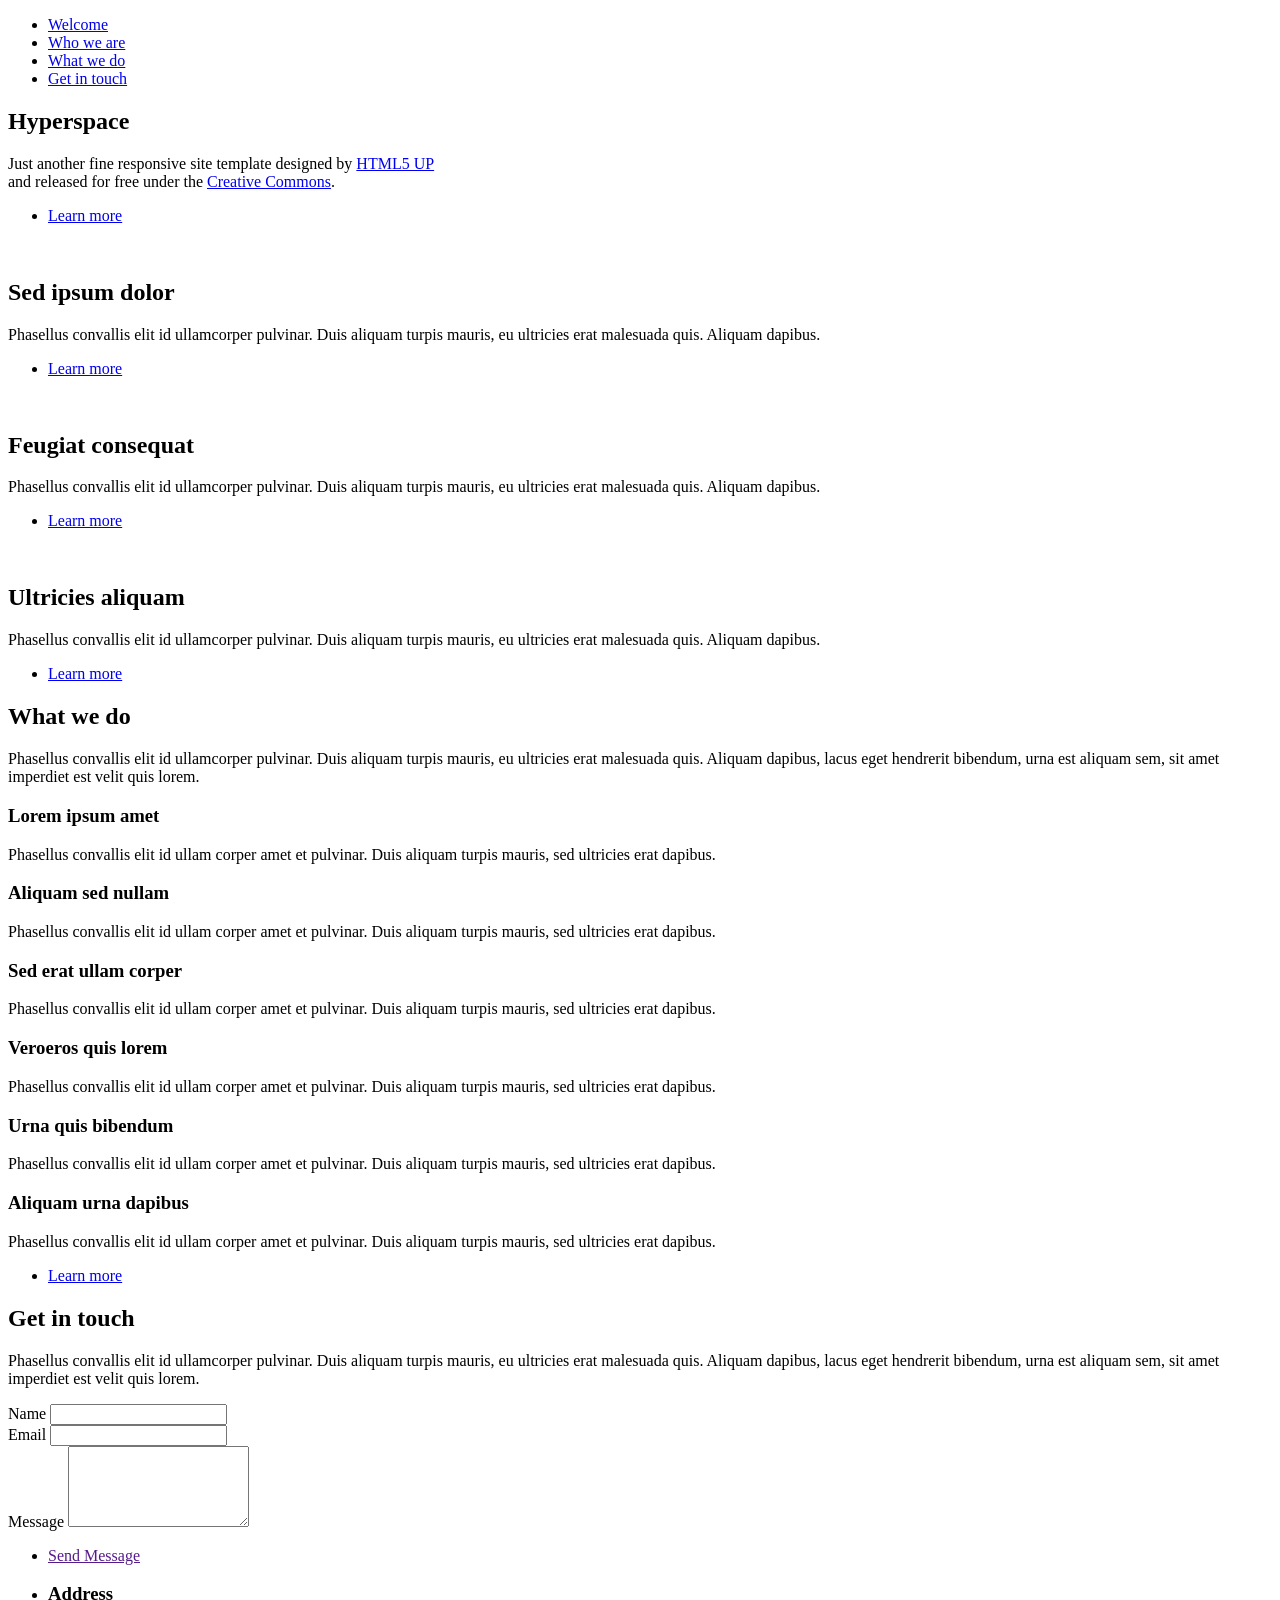
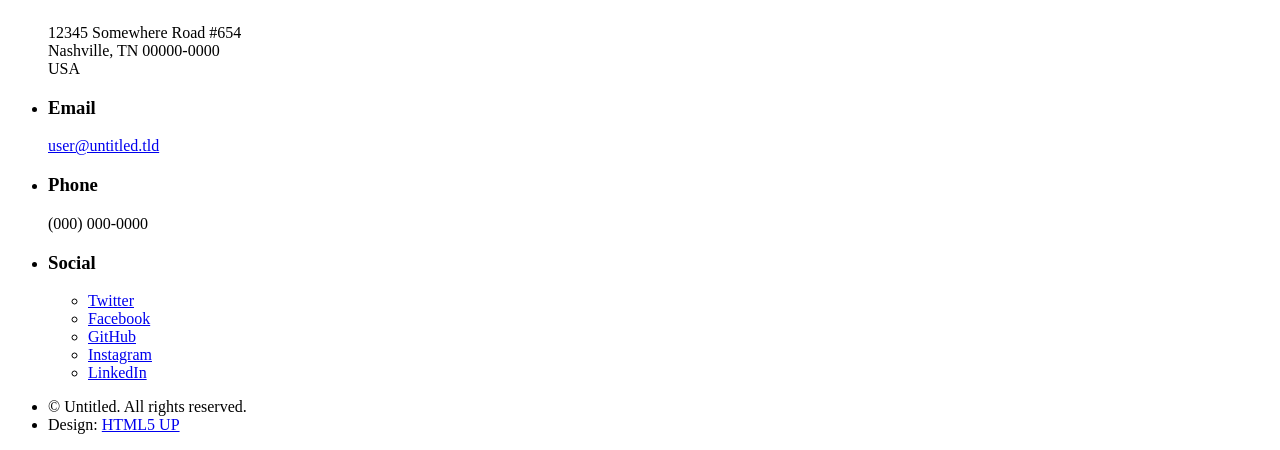
==== html5up-hyperspace/index.html @ b9778a57 "push 1" ====
<!DOCTYPE HTML>
<!--
	Hyperspace by HTML5 UP
	html5up.net | @ajlkn
	Free for personal and commercial use under the CCA 3.0 license (html5up.net/license)
-->
<html>
	<head>
		<title>Hyperspace by HTML5 UP</title>
		<meta charset="utf-8" />
		<meta name="viewport" content="width=device-width, initial-scale=1, user-scalable=no" />
		<link rel="stylesheet" href="assets/css/main.css" />
		<noscript><link rel="stylesheet" href="assets/css/noscript.css" /></noscript>
	</head>
	<body class="is-preload">

		<!-- Sidebar -->
			<section id="sidebar">
				<div class="inner">
					<nav>
						<ul>
							<li><a href="#intro">Welcome</a></li>
							<li><a href="#one">Who we are</a></li>
							<li><a href="#two">What we do</a></li>
							<li><a href="#three">Get in touch</a></li>
						</ul>
					</nav>
				</div>
			</section>

		<!-- Wrapper -->
			<div id="wrapper">

				<!-- Intro -->
					<section id="intro" class="wrapper style1 fullscreen fade-up">
						<div class="inner">
							<h1>Hyperspace</h1>
							<p>Just another fine responsive site template designed by <a href="http://html5up.net">HTML5 UP</a><br />
							and released for free under the <a href="http://html5up.net/license">Creative Commons</a>.</p>
							<ul class="actions">
								<li><a href="#one" class="button scrolly">Learn more</a></li>
							</ul>
						</div>
					</section>

				<!-- One -->
					<section id="one" class="wrapper style2 spotlights">
						<section>
							<a href="#" class="image"><img src="images/pic01.jpg" alt="" data-position="center center" /></a>
							<div class="content">
								<div class="inner">
									<h2>Sed ipsum dolor</h2>
									<p>Phasellus convallis elit id ullamcorper pulvinar. Duis aliquam turpis mauris, eu ultricies erat malesuada quis. Aliquam dapibus.</p>
									<ul class="actions">
										<li><a href="generic.html" class="button">Learn more</a></li>
									</ul>
								</div>
							</div>
						</section>
						<section>
							<a href="#" class="image"><img src="images/pic02.jpg" alt="" data-position="top center" /></a>
							<div class="content">
								<div class="inner">
									<h2>Feugiat consequat</h2>
									<p>Phasellus convallis elit id ullamcorper pulvinar. Duis aliquam turpis mauris, eu ultricies erat malesuada quis. Aliquam dapibus.</p>
									<ul class="actions">
										<li><a href="generic.html" class="button">Learn more</a></li>
									</ul>
								</div>
							</div>
						</section>
						<section>
							<a href="#" class="image"><img src="images/pic03.jpg" alt="" data-position="25% 25%" /></a>
							<div class="content">
								<div class="inner">
									<h2>Ultricies aliquam</h2>
									<p>Phasellus convallis elit id ullamcorper pulvinar. Duis aliquam turpis mauris, eu ultricies erat malesuada quis. Aliquam dapibus.</p>
									<ul class="actions">
										<li><a href="generic.html" class="button">Learn more</a></li>
									</ul>
								</div>
							</div>
						</section>
					</section>

				<!-- Two -->
					<section id="two" class="wrapper style3 fade-up">
						<div class="inner">
							<h2>What we do</h2>
							<p>Phasellus convallis elit id ullamcorper pulvinar. Duis aliquam turpis mauris, eu ultricies erat malesuada quis. Aliquam dapibus, lacus eget hendrerit bibendum, urna est aliquam sem, sit amet imperdiet est velit quis lorem.</p>
							<div class="features">
								<section>
									<span class="icon solid major fa-code"></span>
									<h3>Lorem ipsum amet</h3>
									<p>Phasellus convallis elit id ullam corper amet et pulvinar. Duis aliquam turpis mauris, sed ultricies erat dapibus.</p>
								</section>
								<section>
									<span class="icon solid major fa-lock"></span>
									<h3>Aliquam sed nullam</h3>
									<p>Phasellus convallis elit id ullam corper amet et pulvinar. Duis aliquam turpis mauris, sed ultricies erat dapibus.</p>
								</section>
								<section>
									<span class="icon solid major fa-cog"></span>
									<h3>Sed erat ullam corper</h3>
									<p>Phasellus convallis elit id ullam corper amet et pulvinar. Duis aliquam turpis mauris, sed ultricies erat dapibus.</p>
								</section>
								<section>
									<span class="icon solid major fa-desktop"></span>
									<h3>Veroeros quis lorem</h3>
									<p>Phasellus convallis elit id ullam corper amet et pulvinar. Duis aliquam turpis mauris, sed ultricies erat dapibus.</p>
								</section>
								<section>
									<span class="icon solid major fa-link"></span>
									<h3>Urna quis bibendum</h3>
									<p>Phasellus convallis elit id ullam corper amet et pulvinar. Duis aliquam turpis mauris, sed ultricies erat dapibus.</p>
								</section>
								<section>
									<span class="icon major fa-gem"></span>
									<h3>Aliquam urna dapibus</h3>
									<p>Phasellus convallis elit id ullam corper amet et pulvinar. Duis aliquam turpis mauris, sed ultricies erat dapibus.</p>
								</section>
							</div>
							<ul class="actions">
								<li><a href="generic.html" class="button">Learn more</a></li>
							</ul>
						</div>
					</section>

				<!-- Three -->
					<section id="three" class="wrapper style1 fade-up">
						<div class="inner">
							<h2>Get in touch</h2>
							<p>Phasellus convallis elit id ullamcorper pulvinar. Duis aliquam turpis mauris, eu ultricies erat malesuada quis. Aliquam dapibus, lacus eget hendrerit bibendum, urna est aliquam sem, sit amet imperdiet est velit quis lorem.</p>
							<div class="split style1">
								<section>
									<form method="post" action="#">
										<div class="fields">
											<div class="field half">
												<label for="name">Name</label>
												<input type="text" name="name" id="name" />
											</div>
											<div class="field half">
												<label for="email">Email</label>
												<input type="text" name="email" id="email" />
											</div>
											<div class="field">
												<label for="message">Message</label>
												<textarea name="message" id="message" rows="5"></textarea>
											</div>
										</div>
										<ul class="actions">
											<li><a href="" class="button submit">Send Message</a></li>
										</ul>
									</form>
								</section>
								<section>
									<ul class="contact">
										<li>
											<h3>Address</h3>
											<span>12345 Somewhere Road #654<br />
											Nashville, TN 00000-0000<br />
											USA</span>
										</li>
										<li>
											<h3>Email</h3>
											<a href="#">user@untitled.tld</a>
										</li>
										<li>
											<h3>Phone</h3>
											<span>(000) 000-0000</span>
										</li>
										<li>
											<h3>Social</h3>
											<ul class="icons">
												<li><a href="#" class="icon brands fa-twitter"><span class="label">Twitter</span></a></li>
												<li><a href="#" class="icon brands fa-facebook-f"><span class="label">Facebook</span></a></li>
												<li><a href="#" class="icon brands fa-github"><span class="label">GitHub</span></a></li>
												<li><a href="#" class="icon brands fa-instagram"><span class="label">Instagram</span></a></li>
												<li><a href="#" class="icon brands fa-linkedin-in"><span class="label">LinkedIn</span></a></li>
											</ul>
										</li>
									</ul>
								</section>
							</div>
						</div>
					</section>

			</div>

		<!-- Footer -->
			<footer id="footer" class="wrapper style1-alt">
				<div class="inner">
					<ul class="menu">
						<li>&copy; Untitled. All rights reserved.</li><li>Design: <a href="http://html5up.net">HTML5 UP</a></li>
					</ul>
				</div>
			</footer>

		<!-- Scripts -->
			<script src="assets/js/jquery.min.js"></script>
			<script src="assets/js/jquery.scrollex.min.js"></script>
			<script src="assets/js/jquery.scrolly.min.js"></script>
			<script src="assets/js/browser.min.js"></script>
			<script src="assets/js/breakpoints.min.js"></script>
			<script src="assets/js/util.js"></script>
			<script src="assets/js/main.js"></script>

	</body>
</html>
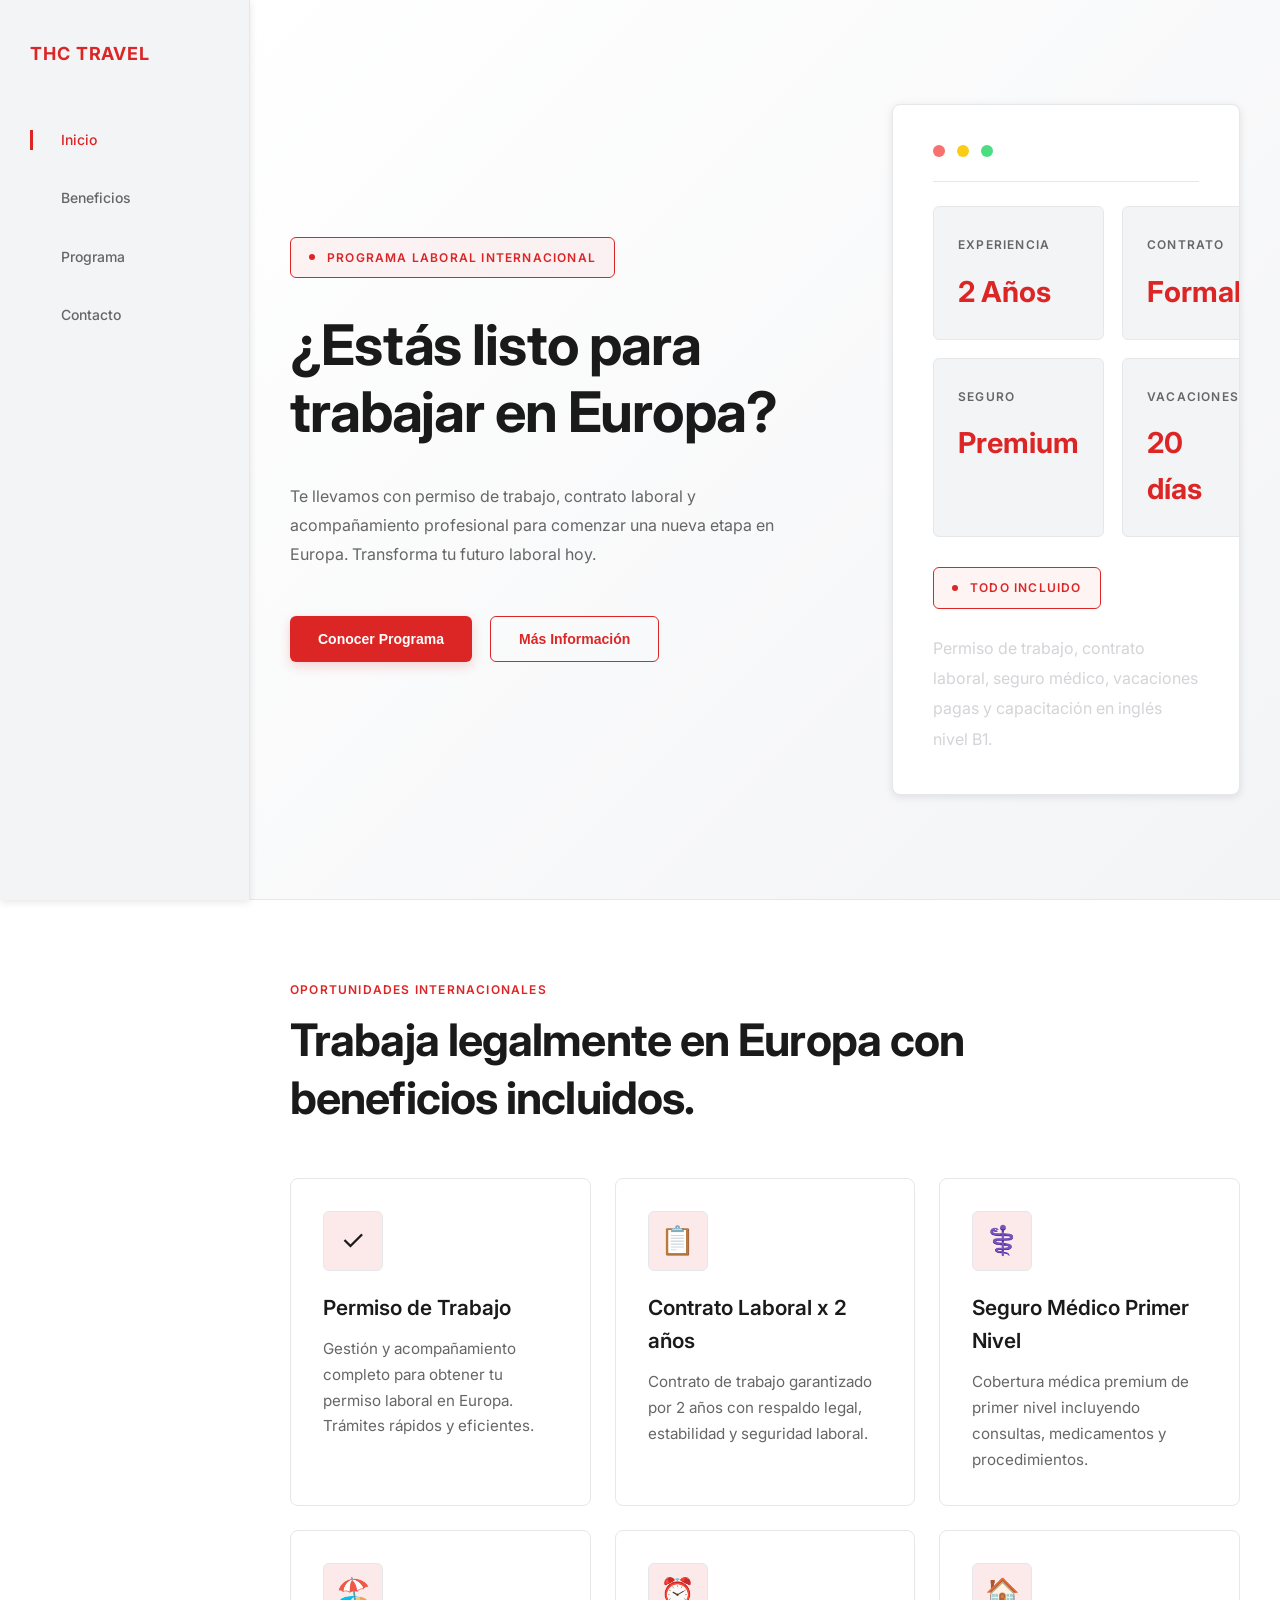
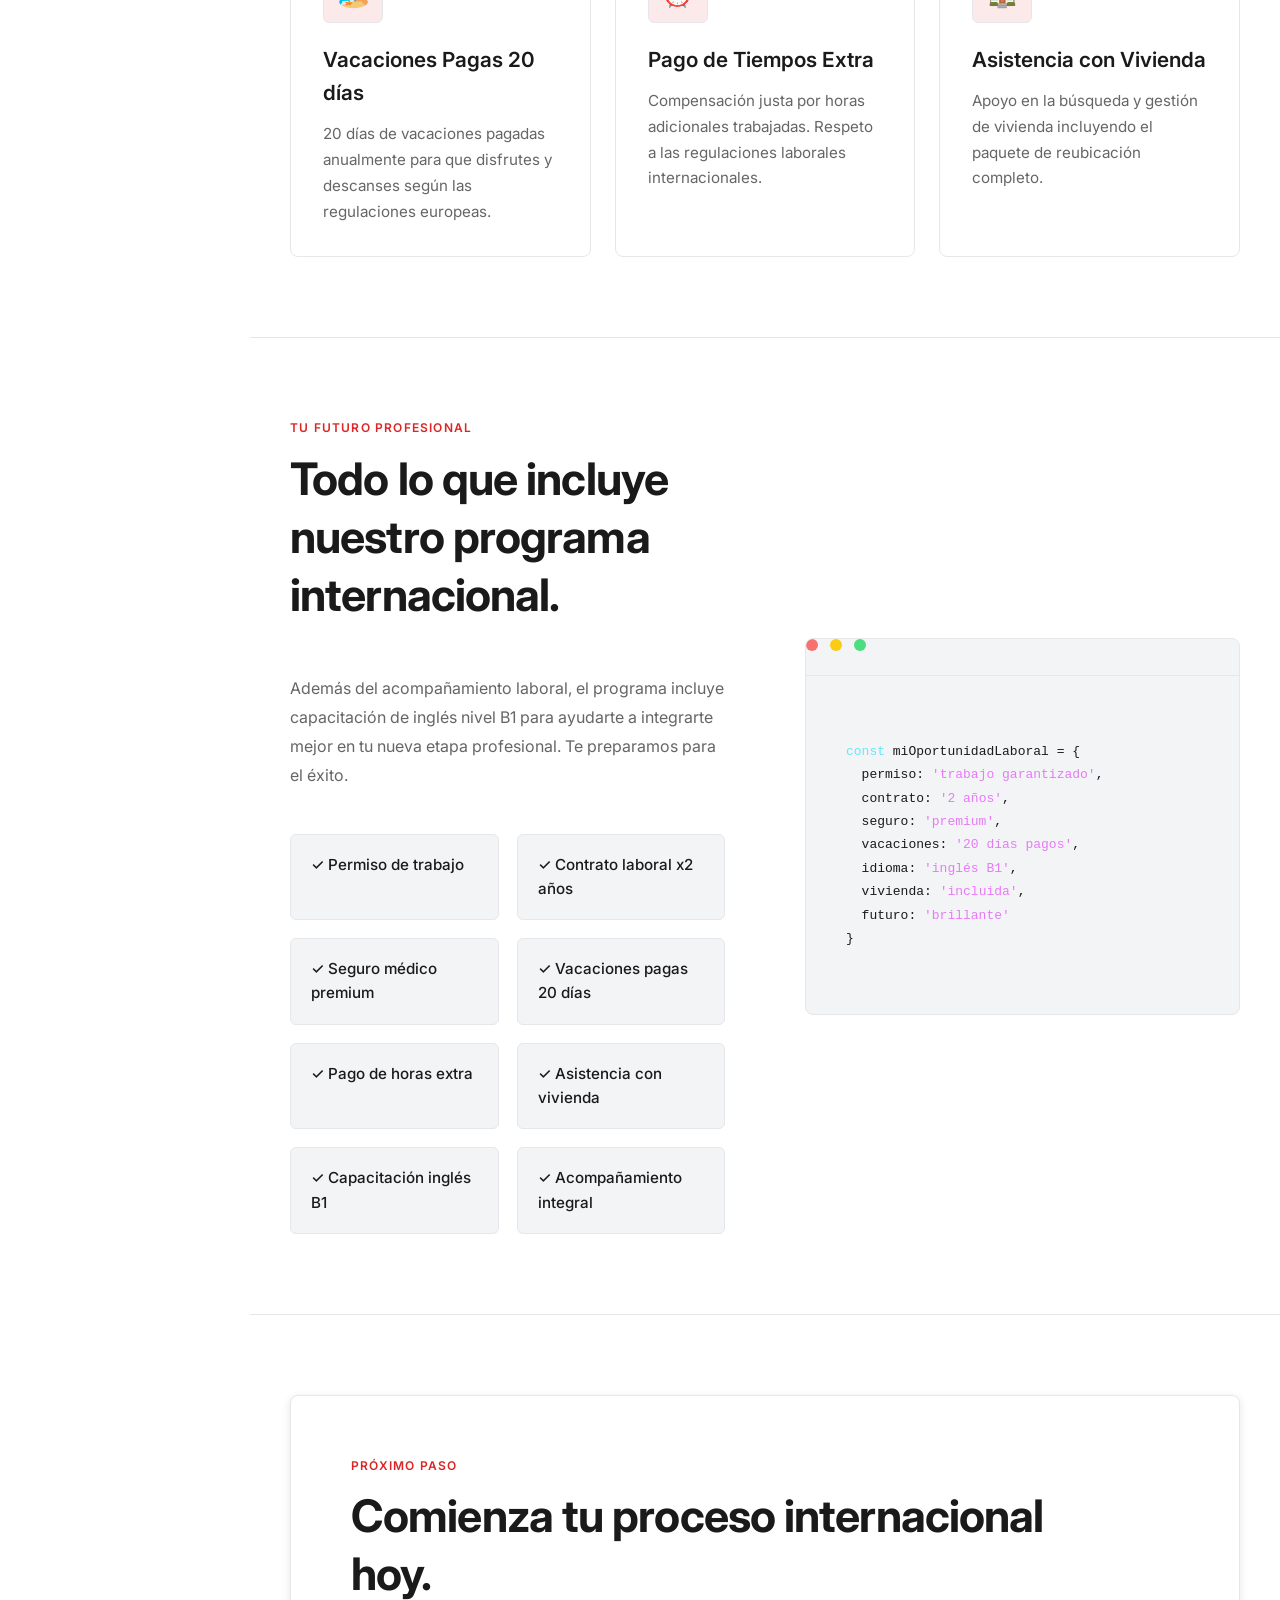
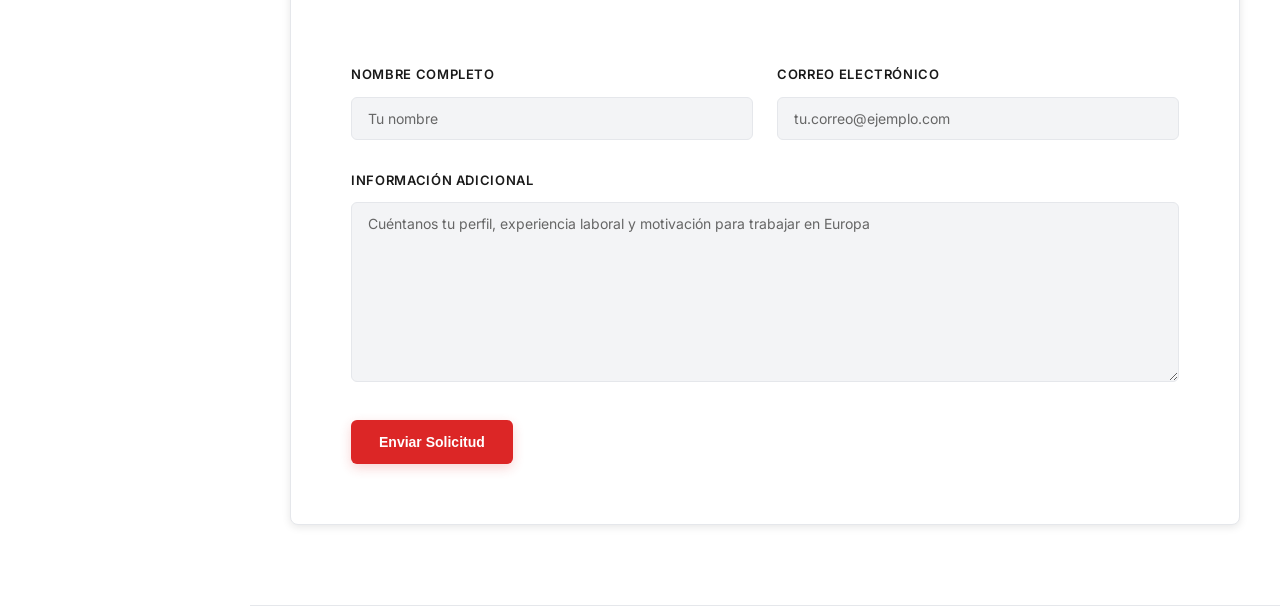
==== commit dbcbfd6b: "Refactor website structure and design for THC Travel program - Removed generic.html and associated i" ====
--- a/html5up-hyperspace/index.html
+++ b/html5up-hyperspace/index.html
@@ -1,209 +1,236 @@
-<!DOCTYPE HTML>
-<!--
-	Hyperspace by HTML5 UP
-	html5up.net | @ajlkn
-	Free for personal and commercial use under the CCA 3.0 license (html5up.net/license)
--->
-<html>
-	<head>
-		<title>Hyperspace by HTML5 UP</title>
-		<meta charset="utf-8" />
-		<meta name="viewport" content="width=device-width, initial-scale=1, user-scalable=no" />
-		<link rel="stylesheet" href="assets/css/main.css" />
-		<noscript><link rel="stylesheet" href="assets/css/noscript.css" /></noscript>
-	</head>
-	<body class="is-preload">
-
-		<!-- Sidebar -->
-			<section id="sidebar">
-				<div class="inner">
-					<nav>
-						<ul>
-							<li><a href="#intro">Welcome</a></li>
-							<li><a href="#one">Who we are</a></li>
-							<li><a href="#two">What we do</a></li>
-							<li><a href="#three">Get in touch</a></li>
-						</ul>
-					</nav>
-				</div>
-			</section>
-
-		<!-- Wrapper -->
-			<div id="wrapper">
-
-				<!-- Intro -->
-					<section id="intro" class="wrapper style1 fullscreen fade-up">
-						<div class="inner">
-							<h1>Hyperspace</h1>
-							<p>Just another fine responsive site template designed by <a href="http://html5up.net">HTML5 UP</a><br />
-							and released for free under the <a href="http://html5up.net/license">Creative Commons</a>.</p>
-							<ul class="actions">
-								<li><a href="#one" class="button scrolly">Learn more</a></li>
-							</ul>
-						</div>
-					</section>
-
-				<!-- One -->
-					<section id="one" class="wrapper style2 spotlights">
-						<section>
-							<a href="#" class="image"><img src="images/pic01.jpg" alt="" data-position="center center" /></a>
-							<div class="content">
-								<div class="inner">
-									<h2>Sed ipsum dolor</h2>
-									<p>Phasellus convallis elit id ullamcorper pulvinar. Duis aliquam turpis mauris, eu ultricies erat malesuada quis. Aliquam dapibus.</p>
-									<ul class="actions">
-										<li><a href="generic.html" class="button">Learn more</a></li>
-									</ul>
-								</div>
-							</div>
-						</section>
-						<section>
-							<a href="#" class="image"><img src="images/pic02.jpg" alt="" data-position="top center" /></a>
-							<div class="content">
-								<div class="inner">
-									<h2>Feugiat consequat</h2>
-									<p>Phasellus convallis elit id ullamcorper pulvinar. Duis aliquam turpis mauris, eu ultricies erat malesuada quis. Aliquam dapibus.</p>
-									<ul class="actions">
-										<li><a href="generic.html" class="button">Learn more</a></li>
-									</ul>
-								</div>
-							</div>
-						</section>
-						<section>
-							<a href="#" class="image"><img src="images/pic03.jpg" alt="" data-position="25% 25%" /></a>
-							<div class="content">
-								<div class="inner">
-									<h2>Ultricies aliquam</h2>
-									<p>Phasellus convallis elit id ullamcorper pulvinar. Duis aliquam turpis mauris, eu ultricies erat malesuada quis. Aliquam dapibus.</p>
-									<ul class="actions">
-										<li><a href="generic.html" class="button">Learn more</a></li>
-									</ul>
-								</div>
-							</div>
-						</section>
-					</section>
-
-				<!-- Two -->
-					<section id="two" class="wrapper style3 fade-up">
-						<div class="inner">
-							<h2>What we do</h2>
-							<p>Phasellus convallis elit id ullamcorper pulvinar. Duis aliquam turpis mauris, eu ultricies erat malesuada quis. Aliquam dapibus, lacus eget hendrerit bibendum, urna est aliquam sem, sit amet imperdiet est velit quis lorem.</p>
-							<div class="features">
-								<section>
-									<span class="icon solid major fa-code"></span>
-									<h3>Lorem ipsum amet</h3>
-									<p>Phasellus convallis elit id ullam corper amet et pulvinar. Duis aliquam turpis mauris, sed ultricies erat dapibus.</p>
-								</section>
-								<section>
-									<span class="icon solid major fa-lock"></span>
-									<h3>Aliquam sed nullam</h3>
-									<p>Phasellus convallis elit id ullam corper amet et pulvinar. Duis aliquam turpis mauris, sed ultricies erat dapibus.</p>
-								</section>
-								<section>
-									<span class="icon solid major fa-cog"></span>
-									<h3>Sed erat ullam corper</h3>
-									<p>Phasellus convallis elit id ullam corper amet et pulvinar. Duis aliquam turpis mauris, sed ultricies erat dapibus.</p>
-								</section>
-								<section>
-									<span class="icon solid major fa-desktop"></span>
-									<h3>Veroeros quis lorem</h3>
-									<p>Phasellus convallis elit id ullam corper amet et pulvinar. Duis aliquam turpis mauris, sed ultricies erat dapibus.</p>
-								</section>
-								<section>
-									<span class="icon solid major fa-link"></span>
-									<h3>Urna quis bibendum</h3>
-									<p>Phasellus convallis elit id ullam corper amet et pulvinar. Duis aliquam turpis mauris, sed ultricies erat dapibus.</p>
-								</section>
-								<section>
-									<span class="icon major fa-gem"></span>
-									<h3>Aliquam urna dapibus</h3>
-									<p>Phasellus convallis elit id ullam corper amet et pulvinar. Duis aliquam turpis mauris, sed ultricies erat dapibus.</p>
-								</section>
-							</div>
-							<ul class="actions">
-								<li><a href="generic.html" class="button">Learn more</a></li>
-							</ul>
-						</div>
-					</section>
-
-				<!-- Three -->
-					<section id="three" class="wrapper style1 fade-up">
-						<div class="inner">
-							<h2>Get in touch</h2>
-							<p>Phasellus convallis elit id ullamcorper pulvinar. Duis aliquam turpis mauris, eu ultricies erat malesuada quis. Aliquam dapibus, lacus eget hendrerit bibendum, urna est aliquam sem, sit amet imperdiet est velit quis lorem.</p>
-							<div class="split style1">
-								<section>
-									<form method="post" action="#">
-										<div class="fields">
-											<div class="field half">
-												<label for="name">Name</label>
-												<input type="text" name="name" id="name" />
-											</div>
-											<div class="field half">
-												<label for="email">Email</label>
-												<input type="text" name="email" id="email" />
-											</div>
-											<div class="field">
-												<label for="message">Message</label>
-												<textarea name="message" id="message" rows="5"></textarea>
-											</div>
-										</div>
-										<ul class="actions">
-											<li><a href="" class="button submit">Send Message</a></li>
-										</ul>
-									</form>
-								</section>
-								<section>
-									<ul class="contact">
-										<li>
-											<h3>Address</h3>
-											<span>12345 Somewhere Road #654<br />
-											Nashville, TN 00000-0000<br />
-											USA</span>
-										</li>
-										<li>
-											<h3>Email</h3>
-											<a href="#">user@untitled.tld</a>
-										</li>
-										<li>
-											<h3>Phone</h3>
-											<span>(000) 000-0000</span>
-										</li>
-										<li>
-											<h3>Social</h3>
-											<ul class="icons">
-												<li><a href="#" class="icon brands fa-twitter"><span class="label">Twitter</span></a></li>
-												<li><a href="#" class="icon brands fa-facebook-f"><span class="label">Facebook</span></a></li>
-												<li><a href="#" class="icon brands fa-github"><span class="label">GitHub</span></a></li>
-												<li><a href="#" class="icon brands fa-instagram"><span class="label">Instagram</span></a></li>
-												<li><a href="#" class="icon brands fa-linkedin-in"><span class="label">LinkedIn</span></a></li>
-											</ul>
-										</li>
-									</ul>
-								</section>
-							</div>
-						</div>
-					</section>
-
-			</div>
-
-		<!-- Footer -->
-			<footer id="footer" class="wrapper style1-alt">
-				<div class="inner">
-					<ul class="menu">
-						<li>&copy; Untitled. All rights reserved.</li><li>Design: <a href="http://html5up.net">HTML5 UP</a></li>
-					</ul>
-				</div>
-			</footer>
-
-		<!-- Scripts -->
-			<script src="assets/js/jquery.min.js"></script>
-			<script src="assets/js/jquery.scrollex.min.js"></script>
-			<script src="assets/js/jquery.scrolly.min.js"></script>
-			<script src="assets/js/browser.min.js"></script>
-			<script src="assets/js/breakpoints.min.js"></script>
-			<script src="assets/js/util.js"></script>
-			<script src="assets/js/main.js"></script>
-
-	</body>
-</html>+<!DOCTYPE html>
+<html lang="es">
+<head>
+  <meta charset="UTF-8" />
+  <meta name="viewport" content="width=device-width, initial-scale=1.0" />
+  <title>THC Travel - Oportunidades Laborales en Europa</title>
+
+  <link rel="preconnect" href="https://fonts.googleapis.com">
+  <link rel="preconnect" href="https://fonts.gstatic.com" crossorigin>
+  <link href="https://fonts.googleapis.com/css2?family=Inter:wght@300;400;500;600;700;800;900&display=swap" rel="stylesheet">
+  
+  <link rel="stylesheet" href="styles.css">
+</head>
+<body>
+  <div class="noise"></div>
+
+  <aside class="sidebar">
+    <div class="brand">
+      <span>THC Travel</span>
+    </div>
+
+    <nav>
+      <ul>
+        <li><a href="#intro" class="active">Inicio</a></li>
+        <li><a href="#services">Beneficios</a></li>
+        <li><a href="#studio">Programa</a></li>
+        <li><a href="#contact">Contacto</a></li>
+      </ul>
+    </nav>
+  </aside>
+
+  <main class="page">
+    <section class="hero" id="intro">
+      <div class="container hero-grid">
+        <div>
+          <div class="eyebrow">Programa Laboral Internacional</div>
+
+          <h1>
+            ¿Estás listo para trabajar en Europa?
+          </h1>
+
+          <p>
+            Te llevamos con permiso de trabajo, contrato laboral y acompañamiento profesional para comenzar una nueva etapa en Europa. Transforma tu futuro laboral hoy.
+          </p>
+
+          <div class="hero-actions">
+            <button class="button button-primary">Conocer Programa</button>
+            <button class="button button-secondary">Más Información</button>
+          </div>
+        </div>
+
+        <div class="hero-panel">
+          <div class="panel-header">
+            <div class="dot red"></div>
+            <div class="dot yellow"></div>
+            <div class="dot green"></div>
+          </div>
+
+          <div class="panel-content">
+            <div class="metric-grid">
+              <div class="metric">
+                <span>Experiencia</span>
+                <h3>2 Años</h3>
+              </div>
+
+              <div class="metric">
+                <span>Contrato</span>
+                <h3>Formal</h3>
+              </div>
+
+              <div class="metric">
+                <span>Seguro</span>
+                <h3>Premium</h3>
+              </div>
+
+              <div class="metric">
+                <span>Vacaciones</span>
+                <h3>20 días</h3>
+              </div>
+            </div>
+
+            <div>
+              <div class="eyebrow">Todo Incluido</div>
+
+              <p style="margin-top:24px;color:#d4d4d8;line-height:1.9;">
+                Permiso de trabajo, contrato laboral, seguro médico, vacaciones pagas y capacitación en inglés nivel B1.
+              </p>
+            </div>
+          </div>
+        </div>
+      </div>
+    </section>
+
+    <section class="reveal" id="services">
+      <div class="container">
+        <div class="section-title">
+          <small>Oportunidades Internacionales</small>
+          <h2>Trabaja legalmente en Europa con beneficios incluidos.</h2>
+        </div>
+
+        <div class="services">
+          <article class="service-card">
+            <div class="service-icon">✓</div>
+            <h3>Permiso de Trabajo</h3>
+            <p>
+              Gestión y acompañamiento completo para obtener tu permiso laboral en Europa. Trámites rápidos y eficientes.
+            </p>
+          </article>
+
+          <article class="service-card">
+            <div class="service-icon">📋</div>
+            <h3>Contrato Laboral x 2 años</h3>
+            <p>
+              Contrato de trabajo garantizado por 2 años con respaldo legal, estabilidad y seguridad laboral.
+            </p>
+          </article>
+
+          <article class="service-card">
+            <div class="service-icon">⚕️</div>
+            <h3>Seguro Médico Primer Nivel</h3>
+            <p>
+              Cobertura médica premium de primer nivel incluyendo consultas, medicamentos y procedimientos.
+            </p>
+          </article>
+
+          <article class="service-card">
+            <div class="service-icon">🏖️</div>
+            <h3>Vacaciones Pagas 20 días</h3>
+            <p>
+              20 días de vacaciones pagadas anualmente para que disfrutes y descanses según las regulaciones europeas.
+            </p>
+          </article>
+
+          <article class="service-card">
+            <div class="service-icon">⏰</div>
+            <h3>Pago de Tiempos Extra</h3>
+            <p>
+              Compensación justa por horas adicionales trabajadas. Respeto a las regulaciones laborales internacionales.
+            </p>
+          </article>
+
+          <article class="service-card">
+            <div class="service-icon">🏠</div>
+            <h3>Asistencia con Vivienda</h3>
+            <p>
+              Apoyo en la búsqueda y gestión de vivienda incluyendo el paquete de reubicación completo.
+            </p>
+          </article>
+        </div>
+      </div>
+    </section>
+
+    <section class="reveal" id="studio">
+      <div class="container studio-layout">
+        <div class="studio-copy">
+          <div class="section-title">
+            <small>Tu Futuro Profesional</small>
+            <h2>Todo lo que incluye nuestro programa internacional.</h2>
+          </div>
+
+          <p>
+            Además del acompañamiento laboral, el programa incluye capacitación de inglés nivel B1 para ayudarte a integrarte mejor en tu nueva etapa profesional. Te preparamos para el éxito.
+          </p>
+
+          <div class="tech-stack">
+            <div class="tech">✓ Permiso de trabajo</div>
+            <div class="tech">✓ Contrato laboral x2 años</div>
+            <div class="tech">✓ Seguro médico premium</div>
+            <div class="tech">✓ Vacaciones pagas 20 días</div>
+            <div class="tech">✓ Pago de horas extra</div>
+            <div class="tech">✓ Asistencia con vivienda</div>
+            <div class="tech">✓ Capacitación inglés B1</div>
+            <div class="tech">✓ Acompañamiento integral</div>
+          </div>
+        </div>
+
+        <div class="code-card">
+          <div class="panel-header">
+            <div class="dot red"></div>
+            <div class="dot yellow"></div>
+            <div class="dot green"></div>
+          </div>
+
+          <pre>
+<span class="cyan">const</span> miOportunidadLaboral = {
+  permiso: <span class="purple">'trabajo garantizado'</span>,
+  contrato: <span class="purple">'2 años'</span>,
+  seguro: <span class="purple">'premium'</span>,
+  vacaciones: <span class="purple">'20 días pagos'</span>,
+  idioma: <span class="purple">'inglés B1'</span>,
+  vivienda: <span class="purple">'incluida'</span>,
+  futuro: <span class="purple">'brillante'</span>
+}
+          </pre>
+        </div>
+      </div>
+    </section>
+
+    <section class="reveal" id="contact">
+      <div class="container">
+        <div class="contact-card">
+          <div class="section-title">
+            <small>Próximo Paso</small>
+            <h2>Comienza tu proceso internacional hoy.</h2>
+          </div>
+
+          <form>
+            <div class="input-row">
+              <div>
+                <label>Nombre completo</label>
+                <input type="text" placeholder="Tu nombre">
+              </div>
+
+              <div>
+                <label>Correo electrónico</label>
+                <input type="email" placeholder="tu.correo@ejemplo.com">
+              </div>
+            </div>
+
+            <div>
+              <label>Información adicional</label>
+              <textarea placeholder="Cuéntanos tu perfil, experiencia laboral y motivación para trabajar en Europa"></textarea>
+            </div>
+
+            <div>
+              <button class="button button-primary">Enviar Solicitud</button>
+            </div>
+          </form>
+        </div>
+      </div>
+    </section>
+  </main>
+
+  <script src="script.js"></script>
+</body>
+</html>
--- a/html5up-hyperspace/styles.css
+++ b/html5up-hyperspace/styles.css
@@ -0,0 +1,599 @@
+:root {
+  --bg: #ffffff;
+  --text-primary: #1a1a1a;
+  --text-secondary: #666666;
+  --primary: #dc2626;
+  --secondary: #f3f4f6;
+  --border: #e5e7eb;
+  --shadow: 0 2px 8px rgba(0,0,0,0.1);
+  --transition: 200ms ease-in-out;
+  --container: 1200px;
+}
+
+* {
+  margin: 0;
+  padding: 0;
+  box-sizing: border-box;
+}
+
+html {
+  scroll-behavior: smooth;
+}
+
+body {
+  font-family: 'Inter', sans-serif;
+  background: var(--bg);
+  color: var(--text-primary);
+  overflow-x: hidden;
+  line-height: 1.6;
+  -webkit-font-smoothing: antialiased;
+}
+
+body::before,
+body::after {
+  content: '';
+  position: fixed;
+  width: 700px;
+  height: 700px;
+  border-radius: 50%;
+  filter: blur(140px);
+  opacity: 0.16;
+  z-index: -10;
+  pointer-events: none;
+  display: none;
+}
+
+body::before {
+  background: var(--primary);
+  top: -300px;
+  left: -200px;
+}
+
+body::after {
+  background: var(--secondary);
+  right: -300px;
+  bottom: -300px;
+}
+
+.noise {
+  position: fixed;
+  inset: 0;
+  pointer-events: none;
+  opacity: 0.03;
+  background-image:
+    radial-gradient(circle at 20% 20%, white 0.5px, transparent 0.5px),
+    radial-gradient(circle at 80% 80%, white 0.5px, transparent 0.5px);
+  background-size: 24px 24px;
+  z-index: -9;
+  display: none;
+}
+
+.sidebar {
+  position: fixed;
+  top: 0;
+  left: 0;
+  width: 250px;
+  height: 100vh;
+  border-right: 1px solid var(--border);
+  background: var(--secondary);
+  padding: 40px 30px;
+  display: flex;
+  flex-direction: column;
+  justify-content: flex-start;
+  z-index: 100;
+  box-shadow: var(--shadow);
+}
+
+.brand {
+  position: static;
+  margin-bottom: 60px;
+}
+
+.brand span {
+  font-size: 18px;
+  letter-spacing: 0.05em;
+  text-transform: uppercase;
+  color: var(--primary);
+  font-weight: 700;
+  display: block;
+}
+
+.sidebar nav ul {
+  list-style: none;
+  display: flex;
+  flex-direction: column;
+  gap: 36px;
+}
+
+.sidebar nav a {
+  display: flex;
+  align-items: center;
+  gap: 18px;
+  text-decoration: none;
+  color: var(--text-secondary);
+  text-transform: none;
+  letter-spacing: 0;
+  font-size: 14px;
+  font-weight: 500;
+  transition: var(--transition);
+}
+
+.sidebar nav a::before {
+  content: '';
+  width: 3px;
+  height: 0;
+  background: var(--primary);
+  transition: var(--transition);
+  margin-right: 10px;
+}
+
+.sidebar nav a:hover,
+.sidebar nav a.active {
+  color: var(--primary);
+}
+
+.sidebar nav a:hover::before,
+.sidebar nav a.active::before {
+  height: 20px;
+}
+
+.page {
+  margin-left: 250px;
+}
+
+.container {
+  width: min(var(--container), calc(100% - 80px));
+  margin: auto;
+}
+
+section {
+  position: relative;
+  padding: 80px 0;
+  border-bottom: 1px solid var(--border);
+}
+
+.hero {
+  min-height: 100vh;
+  display: flex;
+  align-items: center;
+  overflow: hidden;
+  background: linear-gradient(135deg, var(--bg) 0%, var(--secondary) 100%);
+}
+
+.hero-grid {
+  display: grid;
+  grid-template-columns: 1.2fr 0.8fr;
+  gap: 80px;
+  align-items: center;
+}
+
+.eyebrow {
+  display: inline-flex;
+  align-items: center;
+  gap: 12px;
+  padding: 10px 18px;
+  border: 1px solid var(--primary);
+  border-radius: 6px;
+  background: rgba(220,38,38,0.05);
+  font-size: 12px;
+  text-transform: uppercase;
+  letter-spacing: 0.1em;
+  color: var(--primary);
+  font-weight: 600;
+}
+
+.eyebrow::before {
+  content: '';
+  width: 6px;
+  height: 6px;
+  border-radius: 50%;
+  background: var(--primary);
+  box-shadow: none;
+}
+
+h1 {
+  margin-top: 34px;
+  font-size: clamp(2.5rem, 5vw, 3.5rem);
+  line-height: 1.2;
+  font-weight: 700;
+  letter-spacing: -0.02em;
+  max-width: 700px;
+  color: var(--text-primary);
+}
+
+.hero p {
+  margin-top: 36px;
+  max-width: 600px;
+  font-size: 1rem;
+  line-height: 1.8;
+  color: var(--text-secondary);
+}
+
+.hero-actions {
+  display: flex;
+  flex-wrap: wrap;
+  gap: 18px;
+  margin-top: 48px;
+}
+
+.button {
+  border: none;
+  border-radius: 6px;
+  padding: 14px 28px;
+  cursor: pointer;
+  transition: var(--transition);
+  font-weight: 600;
+  font-size: 14px;
+}
+
+.button-primary {
+  background: var(--primary);
+  color: white;
+  box-shadow: 0 4px 12px rgba(220,38,38,0.2);
+}
+
+.button-primary:hover {
+  background: #b91c1c;
+  box-shadow: 0 6px 16px rgba(220,38,38,0.3);
+}
+
+.button-secondary {
+  background: transparent;
+  border: 1.5px solid var(--primary);
+  color: var(--primary);
+}
+
+.button-secondary:hover {
+  background: rgba(220,38,38,0.05);
+}
+
+.button:hover {
+  transform: translateY(-2px);
+}
+
+.hero-panel {
+  position: relative;
+  border-radius: 8px;
+  border: 1px solid var(--border);
+  background: white;
+  padding: 40px;
+  overflow: hidden;
+  box-shadow: var(--shadow);
+  min-height: auto;
+}
+
+.hero-panel::before {
+  content: '';
+  position: absolute;
+  inset: 0;
+  background: transparent;
+}
+
+.panel-header {
+  display: flex;
+  align-items: center;
+  gap: 12px;
+  padding: 0 0 24px 0;
+  border-bottom: 1px solid var(--border);
+  margin-bottom: 24px;
+}
+
+.dot {
+  width: 12px;
+  height: 12px;
+  border-radius: 50%;
+}
+
+.red { background: #f87171; }
+.yellow { background: #facc15; }
+.green { background: #4ade80; }
+
+.panel-content {
+  position: relative;
+  z-index: 1;
+  padding: 0;
+  display: flex;
+  flex-direction: column;
+  gap: 30px;
+}
+
+.metric-grid {
+  display: grid;
+  grid-template-columns: repeat(2, 1fr);
+  gap: 18px;
+}
+
+.metric {
+  border: 1px solid var(--border);
+  background: var(--secondary);
+  border-radius: 6px;
+  padding: 24px;
+}
+
+.metric h3 {
+  font-size: 1.8rem;
+  margin-top: 12px;
+  color: var(--primary);
+  font-weight: 700;
+}
+
+.metric span {
+  color: var(--text-secondary);
+  font-size: 12px;
+  letter-spacing: 0.1em;
+  text-transform: uppercase;
+  font-weight: 600;
+}
+
+.section-title {
+  max-width: 700px;
+  margin-bottom: 50px;
+}
+
+.section-title small {
+  color: var(--primary);
+  text-transform: uppercase;
+  letter-spacing: 0.1em;
+  font-size: 12px;
+  font-weight: 600;
+  display: block;
+  margin-bottom: 12px;
+}
+
+.section-title h2 {
+  margin-top: 0;
+  font-size: clamp(2rem, 4vw, 2.8rem);
+  line-height: 1.3;
+  letter-spacing: -0.02em;
+  color: var(--text-primary);
+  font-weight: 700;
+}
+
+.services {
+  display: grid;
+  grid-template-columns: repeat(auto-fit, minmax(300px, 1fr));
+  gap: 24px;
+}
+
+.service-card {
+  position: relative;
+  overflow: hidden;
+  border-radius: 8px;
+  border: 1px solid var(--border);
+  background: white;
+  padding: 32px;
+  transition: var(--transition);
+}
+
+.service-card::before {
+  content: '';
+  position: absolute;
+  inset: 0;
+  background: transparent;
+  opacity: 0;
+  transition: var(--transition);
+}
+
+.service-card:hover {
+  transform: translateY(-4px);
+  border-color: var(--primary);
+  box-shadow: 0 12px 24px rgba(220,38,38,0.1);
+}
+
+.service-card:hover::before {
+  opacity: 0;
+}
+
+.service-card > * {
+  position: relative;
+  z-index: 1;
+}
+
+.service-icon {
+  width: 60px;
+  height: 60px;
+  border-radius: 6px;
+  display: flex;
+  align-items: center;
+  justify-content: center;
+  background: rgba(220,38,38,0.1);
+  border: 1px solid var(--border);
+  font-size: 28px;
+}
+
+.service-card h3 {
+  margin-top: 20px;
+  font-size: 1.3rem;
+  color: var(--text-primary);
+  font-weight: 600;
+}
+
+.service-card p {
+  margin-top: 12px;
+  color: var(--text-secondary);
+  line-height: 1.7;
+  font-size: 0.95rem;
+}
+
+.studio-layout {
+  display: grid;
+  grid-template-columns: repeat(2, 1fr);
+  gap: 80px;
+  align-items: center;
+}
+
+.studio-copy p {
+  margin-top: 24px;
+  color: var(--text-secondary);
+  line-height: 1.8;
+  font-size: 1rem;
+}
+
+.tech-stack {
+  display: grid;
+  grid-template-columns: repeat(2, 1fr);
+  gap: 18px;
+  margin-top: 44px;
+}
+
+.tech {
+  border-radius: 6px;
+  border: 1px solid var(--border);
+  padding: 18px 20px;
+  background: var(--secondary);
+  color: var(--text-primary);
+  transition: var(--transition);
+  font-size: 0.95rem;
+  font-weight: 500;
+}
+
+.tech:hover {
+  background: rgba(220,38,38,0.05);
+  border-color: var(--primary);
+  color: var(--primary);
+}
+
+.code-card {
+  position: relative;
+  overflow: hidden;
+  border-radius: 8px;
+  border: 1px solid var(--border);
+  background: var(--secondary);
+}
+
+.code-card pre {
+  padding: 40px;
+  font-size: 13px;
+  line-height: 1.8;
+  overflow-x: auto;
+  color: var(--text-primary);
+  margin: 0;
+}
+
+.cyan { color: #67e8f9; }
+.purple { color: #e879f9; }
+
+.contact-card {
+  border-radius: 8px;
+  border: 1px solid var(--border);
+  background: white;
+  padding: 60px;
+  box-shadow: var(--shadow);
+}
+
+form {
+  display: grid;
+  gap: 30px;
+  margin-top: 60px;
+}
+
+.input-row {
+  display: grid;
+  grid-template-columns: repeat(2, 1fr);
+  gap: 24px;
+}
+
+label {
+  display: block;
+  margin-bottom: 12px;
+  font-size: 13px;
+  color: var(--text-primary);
+  font-weight: 600;
+  text-transform: uppercase;
+  letter-spacing: 0.05em;
+}
+
+input,
+textarea {
+  width: 100%;
+  border: 1px solid var(--border);
+  background: var(--secondary);
+  color: var(--text-primary);
+  border-radius: 6px;
+  padding: 12px 16px;
+  outline: none;
+  transition: var(--transition);
+  font-family: inherit;
+  font-size: 14px;
+}
+
+input::placeholder,
+textarea::placeholder {
+  color: var(--text-secondary);
+}
+
+textarea {
+  min-height: 180px;
+  resize: vertical;
+}
+
+input:focus,
+textarea:focus {
+  border-color: var(--primary);
+  box-shadow: 0 0 0 3px rgba(220,38,38,0.1);
+  background: white;
+}
+
+.reveal {
+  opacity: 0;
+  transform: translateY(60px);
+  transition: 1s cubic-bezier(.2,.8,.2,1);
+}
+
+.reveal.visible {
+  opacity: 1;
+  transform: translateY(0);
+}
+
+@media (max-width: 1200px) {
+  .hero-grid,
+  .studio-layout {
+    grid-template-columns: 1fr;
+  }
+
+  .hero-panel {
+    min-height: auto;
+  }
+}
+
+@media (max-width: 1024px) {
+  .sidebar {
+    display: none;
+  }
+
+  .page {
+    margin-left: 0;
+  }
+
+  .container {
+    width: min(var(--container), calc(100% - 48px));
+  }
+
+  section {
+    padding: 110px 0;
+  }
+
+  .contact-card {
+    padding: 50px 34px;
+  }
+}
+
+@media (max-width: 768px) {
+  .input-row,
+  .tech-stack,
+  .metric-grid {
+    grid-template-columns: 1fr;
+  }
+
+  h1 {
+    font-size: 4rem;
+  }
+
+  .hero-actions {
+    flex-direction: column;
+  }
+
+  .button {
+    width: 100%;
+  }
+}
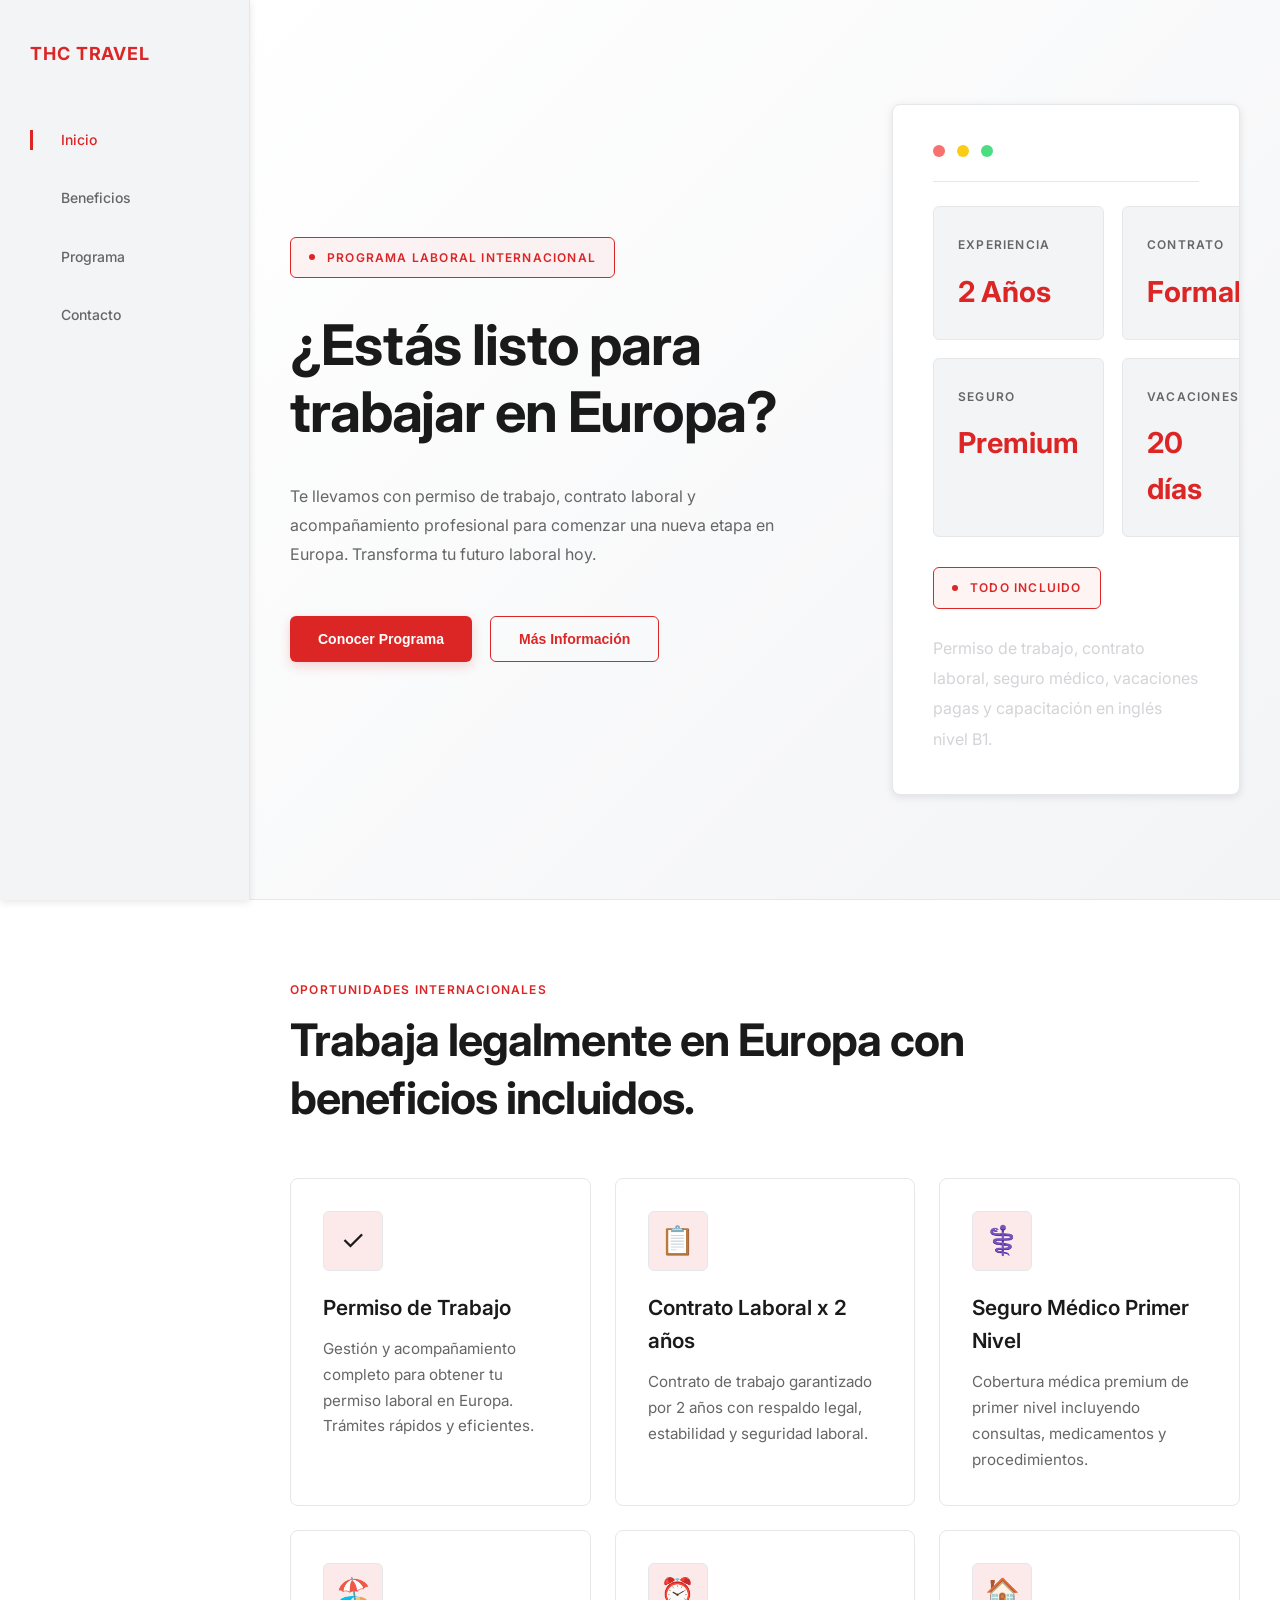
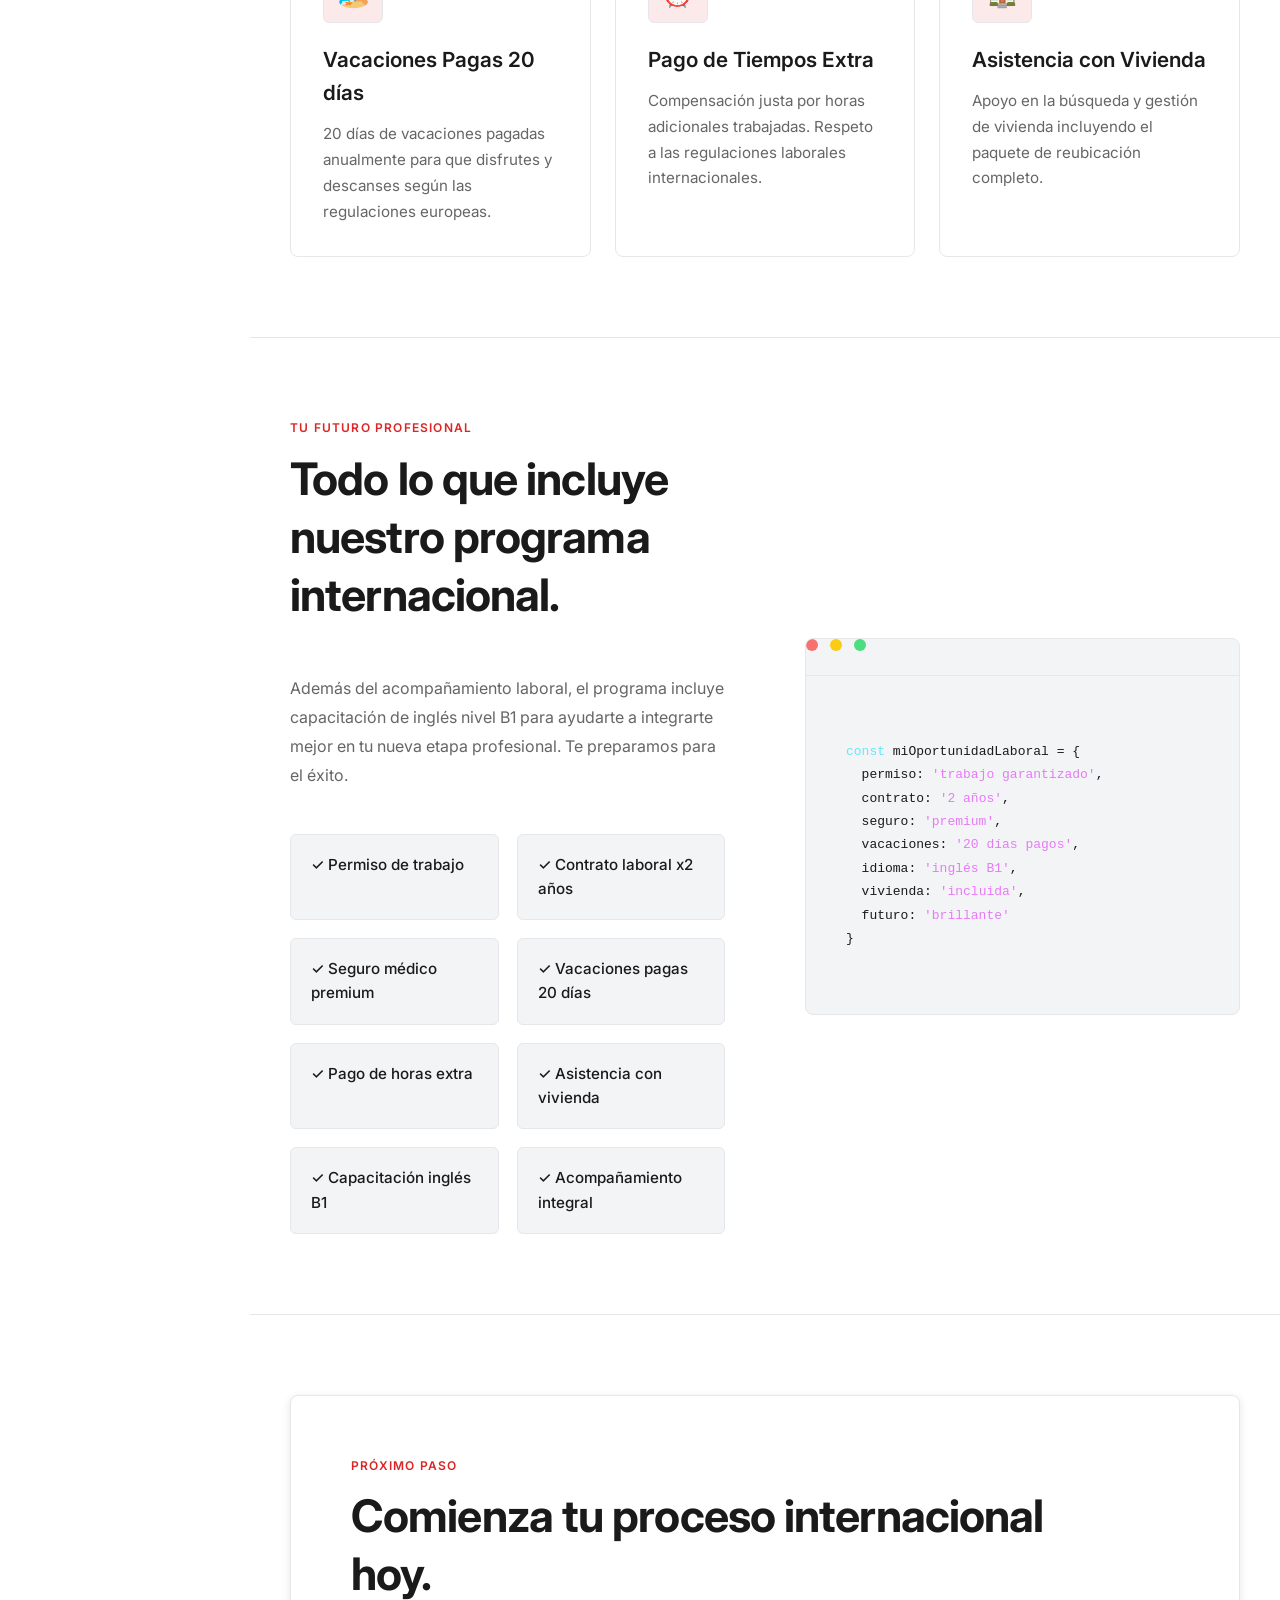
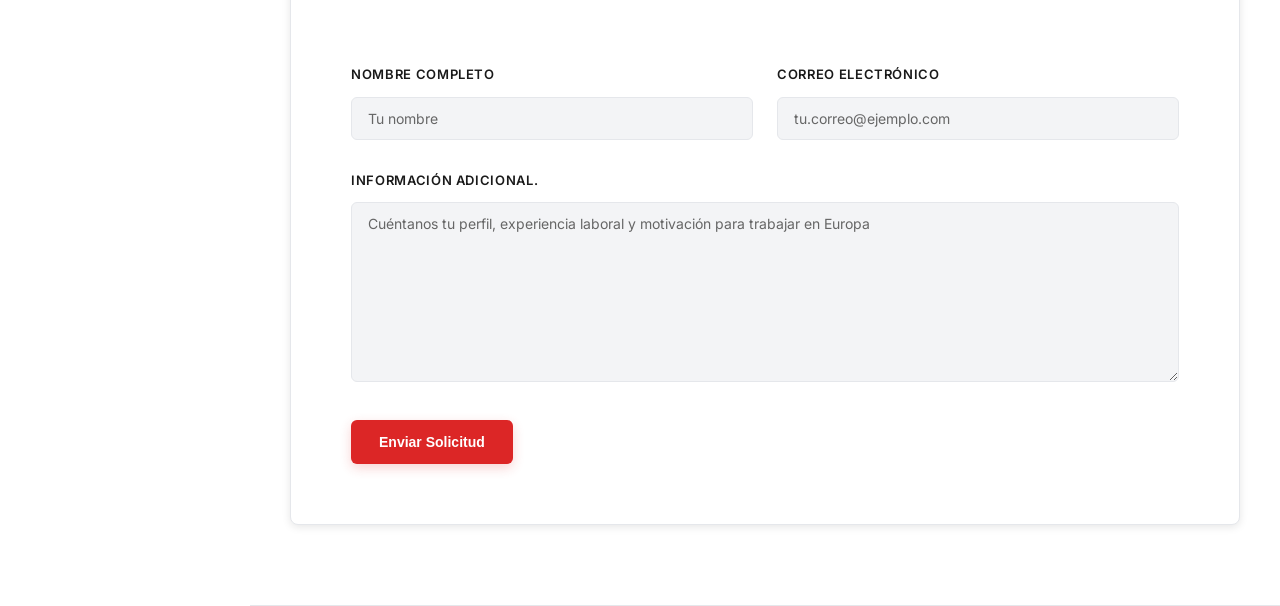
==== commit 08db6e3e: "PUSH" ====
--- a/html5up-hyperspace/index.html
+++ b/html5up-hyperspace/index.html
@@ -218,7 +218,7 @@
             </div>
 
             <div>
-              <label>Información adicional</label>
+              <label>Información adicional.</label>
               <textarea placeholder="Cuéntanos tu perfil, experiencia laboral y motivación para trabajar en Europa"></textarea>
             </div>
 
